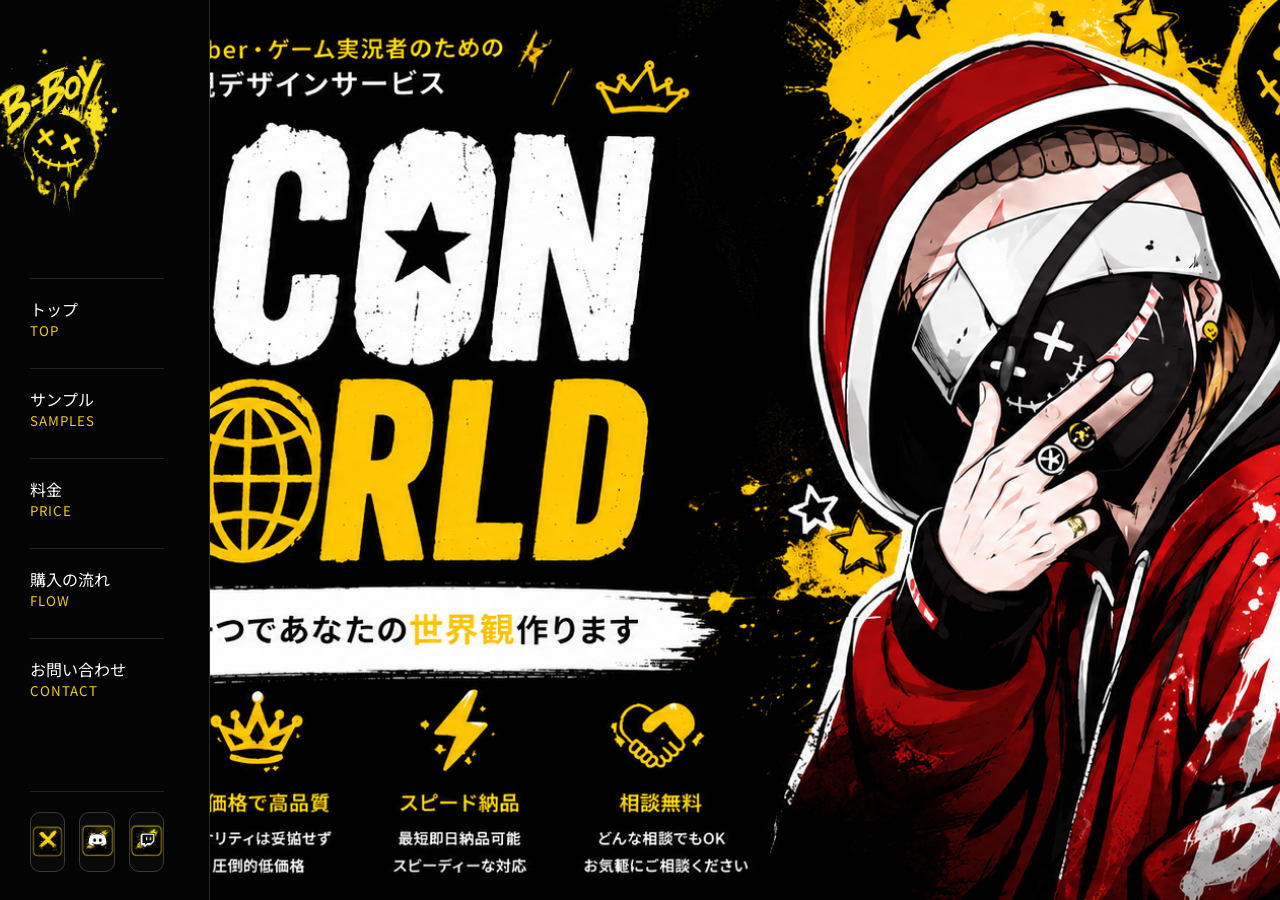
==== index.html @ 0a729d70 "Add flow page and adjust overlay X button position" ====
﻿<!doctype html>
<html lang="ja">
  <head>
    <meta charset="UTF-8" />
    <meta name="viewport" content="width=device-width, initial-scale=1.0" />
    <title>B-CONWORLD</title>
    <link rel="stylesheet" href="css/style.css" />
    <link rel="preconnect" href="https://fonts.googleapis.com" />
    <link rel="preconnect" href="https://fonts.gstatic.com" crossorigin />
    <link
      href="https://fonts.googleapis.com/css2?family=Bebas+Neue&family=Noto+Sans+JP:wght@400;700;900&display=swap"
      rel="stylesheet"
    />
  </head>
  <body>
    <div class="page">
      <aside class="sidebar">
        <img class="logo" src="image/logo2.png" alt="B-BOY" />
        <nav>
          <a href="index.html"><span>トップ</span><small>TOP</small></a>
          <a href="sample.html"><span>サンプル</span><small>SAMPLES</small></a>
          <a href="price.html"><span>料金</span><small>PRICE</small></a>
          <a href="flow.html"><span>購入の流れ</span><small>FLOW</small></a>
          <a href="#"><span>お問い合わせ</span><small>CONTACT</small></a>
        </nav>
        <div class="sns">
          <a
            class="sns-btn"
            href="https://twitter.com/bboy4848"
            aria-label="X"
            target="_blank"
            rel="noopener noreferrer"
          >
            <img src="image/X.png" alt="X" />
          </a>
          <a
            class="sns-btn sns-btn-discord"
            href="https://discord.gg/jaWFdwjt9"
            aria-label="Discord"
            target="_blank"
            rel="noopener noreferrer"
          >
            <img src="image/Discord.png" alt="Discord" />
          </a>
          <a
            class="sns-btn"
            href="https://t.co/PwKArs8fPF"
            aria-label="Twitch"
            target="_blank"
            rel="noopener noreferrer"
          >
            <img src="image/Twhich.png" alt="Twitch" />
          </a>
        </div>
      </aside>
    </div>
    <script src="javascript/script.js"></script>
  </body>
</html>
---- css/style.css ----
:root {
  --bg: #050505;
  --panel: #0d0d0d;
  --line: #2a2a2a;
  --yellow: #f0cb09;
  --white: #f8f8f8;
  --red: #b90a13;
}

* {
  box-sizing: border-box;
}

body {
  margin: 0;
  min-height: 100vh;
  background-color: #020202;
  background-image: url("../image/right.png");
  background-size: cover;
  background-position: center;
  background-repeat: no-repeat;
  background-attachment: fixed;
  color: var(--white);
  font-family: "Noto Sans JP", sans-serif;
  overflow-x: hidden;
}

body.simple-black {
  background-image: none;
  background-color: #000;
}

body.simple-black .page {
  width: 240px;
  min-height: 0;
}

.sample-main {
  margin-left: 240px;
  width: calc(100vw - 240px);
  min-height: 100vh;
  padding: 0;
}

.sample-hero {
  position: relative;
  width: 100%;
  background: #000;
  border-bottom: 2px solid #7d6700;
}

.sample-hero::after {
  content: "";
  position: absolute;
  left: 0;
  bottom: -2px;
  width: 100%;
  height: 4px;
  background:
    linear-gradient(
      90deg,
      rgba(240, 203, 9, 0) 0%,
      rgba(240, 203, 9, 0) 35%,
      rgba(255, 247, 176, 0.95) 48%,
      rgba(255, 213, 79, 1) 50%,
      rgba(255, 247, 176, 0.95) 52%,
      rgba(240, 203, 9, 0) 65%,
      rgba(240, 203, 9, 0) 100%
    );
  background-size: 260px 100%;
  animation: electric-flow 4.5s linear infinite;
  pointer-events: none;
}

@keyframes electric-flow {
  from {
    background-position: -260px 0;
  }
  to {
    background-position: calc(100% + 260px) 0;
  }
}

.sample-hero img {
  display: block;
  width: 100%;
  height: auto;
  object-fit: cover;
}

.sample-block {
  position: relative;
  width: 100%;
  background: #000;
  border-bottom: 2px solid #7d6700;
  padding: 18px 22px;
}

.sample-block img {
  display: block;
  width: 100%;
  height: auto;
}

.sample-link {
  position: relative;
  display: block;
  width: min(100%, 780px);
  margin: 0 auto;
  text-decoration: none;
  border: 2px solid rgba(240, 203, 9, 0.55);
  transition:
    transform 0.28s ease,
    filter 0.28s ease,
    border-color 0.28s ease,
    box-shadow 0.28s ease;
}

.sample-link:hover,
.sample-link:focus-visible {
  transform: translateY(-10px) scale(1.02);
  filter: brightness(1.16) saturate(1.35) contrast(1.08) hue-rotate(-8deg);
  border-color: #f0cb09;
  box-shadow: 0 0 0 3px rgba(240, 203, 9, 0.35), 0 18px 38px rgba(0, 0, 0, 0.55);
  outline: none;
}

.sample-link-badge {
  position: absolute;
  right: 14px;
  bottom: 14px;
  background: rgba(240, 203, 9, 0.95);
  color: #111;
  font-weight: 900;
  letter-spacing: 0.8px;
  font-size: 12px;
  line-height: 1;
  padding: 10px 12px;
  border-radius: 8px;
  box-shadow: 0 6px 18px rgba(0, 0, 0, 0.4);
  transition: transform 0.28s ease, background-color 0.28s ease, color 0.28s ease;
}

.sample-link-center {
  position: absolute;
  left: 50%;
  top: 50%;
  transform: translate(-50%, -50%);
  background: rgba(0, 0, 0, 0.62);
  color: #fff;
  font-weight: 900;
  letter-spacing: 1.2px;
  font-size: clamp(16px, 2vw, 28px);
  padding: 12px 20px;
  border: 2px solid rgba(240, 203, 9, 0.9);
  border-radius: 10px;
  text-shadow: 0 2px 8px rgba(0, 0, 0, 0.6);
  pointer-events: none;
}

.sample-link-no {
  position: absolute;
  left: 14px;
  top: 14px;
  padding: 6px 10px;
  border-radius: 8px;
  background: rgba(0, 0, 0, 0.72);
  border: 1px solid rgba(240, 203, 9, 0.9);
  color: #fff;
  font-weight: 900;
  letter-spacing: 0.8px;
  font-size: 13px;
  pointer-events: none;
}

.sample-link:hover .sample-link-badge,
.sample-link:focus-visible .sample-link-badge {
  transform: translateY(-3px) scale(1.06);
  background: #fff1a8;
  color: #000;
}

.sample-block::after {
  content: "";
  position: absolute;
  left: 0;
  bottom: -2px;
  width: 100%;
  height: 4px;
  background:
    linear-gradient(
      90deg,
      rgba(240, 203, 9, 0) 0%,
      rgba(240, 203, 9, 0) 35%,
      rgba(255, 247, 176, 0.95) 48%,
      rgba(255, 213, 79, 1) 50%,
      rgba(255, 247, 176, 0.95) 52%,
      rgba(240, 203, 9, 0) 65%,
      rgba(240, 203, 9, 0) 100%
    );
  background-size: 260px 100%;
  animation: electric-flow 4.5s linear infinite;
  pointer-events: none;
}

.product-list {
  padding: 28px 22px 40px;
  background: #000;
}

.product-card {
  margin: 0 0 26px;
}

.product-card:last-child {
  margin-bottom: 0;
}

.album-hero {
  padding: 24px 22px 10px;
  background: #000;
}

.album-hero img {
  display: block;
  width: min(100%, 520px);
  height: auto;
  margin: 0 auto;
  border-radius: 12px;
  border: 1px solid rgba(240, 203, 9, 0.35);
  box-shadow: 0 10px 28px rgba(0, 0, 0, 0.45);
}

.album-image-wrap {
  position: relative;
  width: min(100%, 520px);
  margin: 0 auto;
}

.album-image-wrap img {
  width: 100%;
  margin: 0;
}

.album-image-label {
  position: absolute;
  left: 16px;
  top: 16px;
  padding: 10px 16px;
  border-radius: 10px;
  background: rgba(0, 0, 0, 0.78);
  border: 2px solid rgba(240, 203, 9, 0.98);
  color: #fffbe0;
  font-weight: 900;
  font-size: clamp(16px, 1.4vw, 22px);
  letter-spacing: 1.1px;
  text-shadow: 0 2px 10px rgba(0, 0, 0, 0.85);
  box-shadow: 0 0 0 2px rgba(0, 0, 0, 0.35), 0 0 24px rgba(240, 203, 9, 0.35);
}

.product-card h3 {
  margin: 0 0 6px;
  color: var(--yellow);
  font-size: clamp(20px, 2vw, 30px);
  letter-spacing: 0.8px;
  line-height: 1.25;
}

.product-image-slot {
  width: 100%;
  min-height: 260px;
  border: 2px dashed rgba(240, 203, 9, 0.75);
  border-radius: 12px;
  display: grid;
  place-items: center;
  color: #d7d7d7;
  background: rgba(255, 255, 255, 0.02);
  font-weight: 700;
}

.product-image-slot img {
  display: block;
  width: min(100%, 520px);
  height: auto;
  margin: 0 auto;
  border-radius: 10px;
}

.product-set-note {
  width: min(100%, 520px);
  margin: 18px auto 0;
  padding: 14px 16px;
  border-radius: 10px;
  border: 1px solid rgba(240, 203, 9, 0.6);
  background: rgba(240, 203, 9, 0.08);
  color: #fff8c7;
  font-size: clamp(15px, 1.5vw, 20px);
  font-weight: 700;
  line-height: 1.5;
  text-align: center;
}

.price-main {
  background: #000;
  padding: 0;
}

.price-hero {
  width: 100%;
}

.price-hero img {
  display: block;
  width: 100%;
  height: auto;
}

.flow-main {
  background: #000;
  padding: 0;
}

.flow-hero {
  position: relative;
  width: 100%;
}

.flow-hero img {
  display: block;
  width: 100%;
  height: auto;
}

.flow-x-overlay {
  position: absolute;
  left: calc(11.5% + 192px);
  bottom: calc(12% - 113px);
  width: clamp(50px, 4.4vw, 72px);
  height: clamp(50px, 4.4vw, 72px);
  z-index: 2;
}

.back-to-sample-btn {
  display: block;
  width: min(100%, 520px);
  margin: 26px auto 8px;
  text-align: center;
  text-decoration: none;
  background: var(--yellow);
  color: #101010;
  font-weight: 900;
  font-size: clamp(20px, 2.2vw, 30px);
  letter-spacing: 1px;
  padding: 16px 20px;
  border-radius: 12px;
  border: 2px solid #ffe77a;
  box-shadow: 0 10px 26px rgba(0, 0, 0, 0.5);
  transition: transform 0.2s ease, filter 0.2s ease, box-shadow 0.2s ease;
}

.back-to-sample-btn:hover,
.back-to-sample-btn:focus-visible {
  transform: translateY(-3px) scale(1.01);
  filter: brightness(1.08);
  box-shadow: 0 14px 34px rgba(0, 0, 0, 0.58);
  outline: none;
}

.page {
  width: 240px;
  min-height: 100vh;
}

.sidebar {
  position: fixed;
  top: 0;
  left: 0;
  width: 240px;
  height: 100vh;
  background: #040404;
  border-right: 1px solid var(--line);
  padding: 28px 30px;
  display: flex;
  flex-direction: column;
  overflow-y: auto;
  overscroll-behavior: contain;
  scrollbar-gutter: stable;
  z-index: 1000;
}

.logo {
  display: block;
  width: 280%;
  max-width: none;
  height: auto;
  margin: 0 0 0 -175px;
}

.sidebar nav {
  display: grid;
  gap: 10px;
}

.sidebar nav a {
  display: flex;
  flex-direction: column;
  text-decoration: none;
  color: #fff;
  border-top: 1px solid #222;
  padding: 18px 0;
  position: relative;
  transition:
    color 0.22s ease,
    transform 0.22s ease,
    padding-left 0.22s ease,
    background-color 0.22s ease;
}

.sidebar small {
  color: var(--yellow);
  letter-spacing: 1px;
  transition: color 0.22s ease;
}

.sidebar nav a::before {
  content: "";
  position: absolute;
  left: -12px;
  top: 50%;
  width: 6px;
  height: 0;
  background: var(--yellow);
  transform: translateY(-50%);
  border-radius: 3px;
  transition: height 0.22s ease;
}

.sidebar nav a:hover,
.sidebar nav a:focus-visible {
  color: var(--yellow);
  background-color: rgba(240, 203, 9, 0.08);
  transform: translateX(6px);
  padding-left: 10px;
  outline: none;
}

.sidebar nav a:hover small,
.sidebar nav a:focus-visible small {
  color: #fff;
}

.sidebar nav a:hover::before,
.sidebar nav a:focus-visible::before {
  height: 65%;
}

.sns {
  margin-top: auto;
  border-top: 1px solid #222;
  padding-top: 20px;
  display: flex;
  gap: 14px;
}

.sns-btn {
  width: 60px;
  height: 60px;
  border: 1px solid #3a3a3a;
  border-radius: 10px;
  display: grid;
  place-items: center;
  background: rgba(255, 255, 255, 0.02);
  overflow: hidden;
  transition:
    transform 0.2s ease,
    background-color 0.2s ease,
    border-color 0.2s ease;
}

.sns-btn-discord {
  width: 60px;
  height: 60px;
}

.sns-btn img {
  width: 100%;
  height: 100%;
  object-fit: cover;
  display: block;
}

.sns-btn:hover,
.sns-btn:focus-visible {
  transform: translateY(-3px) scale(1.06);
  background: #111;
  border-color: var(--yellow);
  outline: none;
}

@media (max-width: 1400px) {
  .page {
    width: 210px;
  }

  .sidebar {
    width: 210px;
  }

  .sample-main {
    margin-left: 210px;
    width: calc(100vw - 210px);
  }
}

@media (max-width: 900px) {
  body {
    background-attachment: scroll;
  }

  .page {
    width: 100%;
    min-height: 0;
  }

  .sidebar {
    position: relative;
    width: 100%;
    height: auto;
    min-height: 0;
    padding: 16px;
    border-right: 0;
    border-bottom: 1px solid var(--line);
    overflow: visible;
    gap: 12px;
  }

  .logo {
    width: min(340px, 92vw);
    margin: 0 auto;
  }

  .sidebar nav {
    gap: 0;
  }

  .sidebar nav a {
    padding: 14px 0;
  }

  .sidebar nav a::before {
    left: -8px;
  }

  .sns {
    margin-top: 8px;
    justify-content: center;
    padding-top: 14px;
  }

  .sns-btn,
  .sns-btn-discord {
    width: 52px;
    height: 52px;
  }

  .sample-main {
    margin-left: 0;
    width: 100%;
    min-height: auto;
  }

  .sample-hero {
    border-top: 1px solid #7d6700;
  }
}
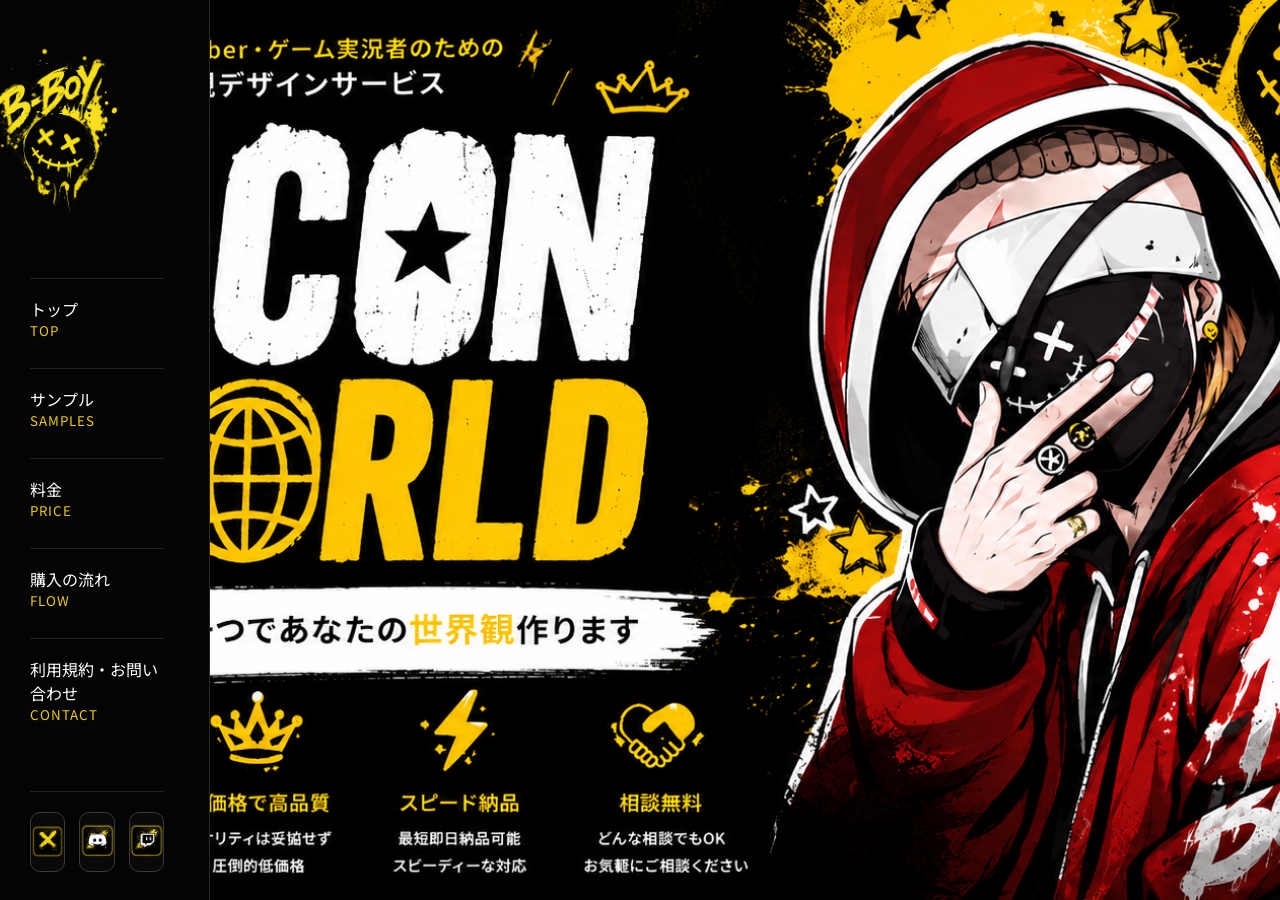
==== commit c9bb4096: "Add contact page and link contact nav across site" ====
--- a/index.html
+++ b/index.html
@@ -21,7 +21,7 @@
           <a href="sample.html"><span>サンプル</span><small>SAMPLES</small></a>
           <a href="price.html"><span>料金</span><small>PRICE</small></a>
           <a href="flow.html"><span>購入の流れ</span><small>FLOW</small></a>
-          <a href="#"><span>お問い合わせ</span><small>CONTACT</small></a>
+          <a href="contact.html"><span>利用規約・お問い合わせ</span><small>CONTACT</small></a>
         </nav>
         <div class="sns">
           <a
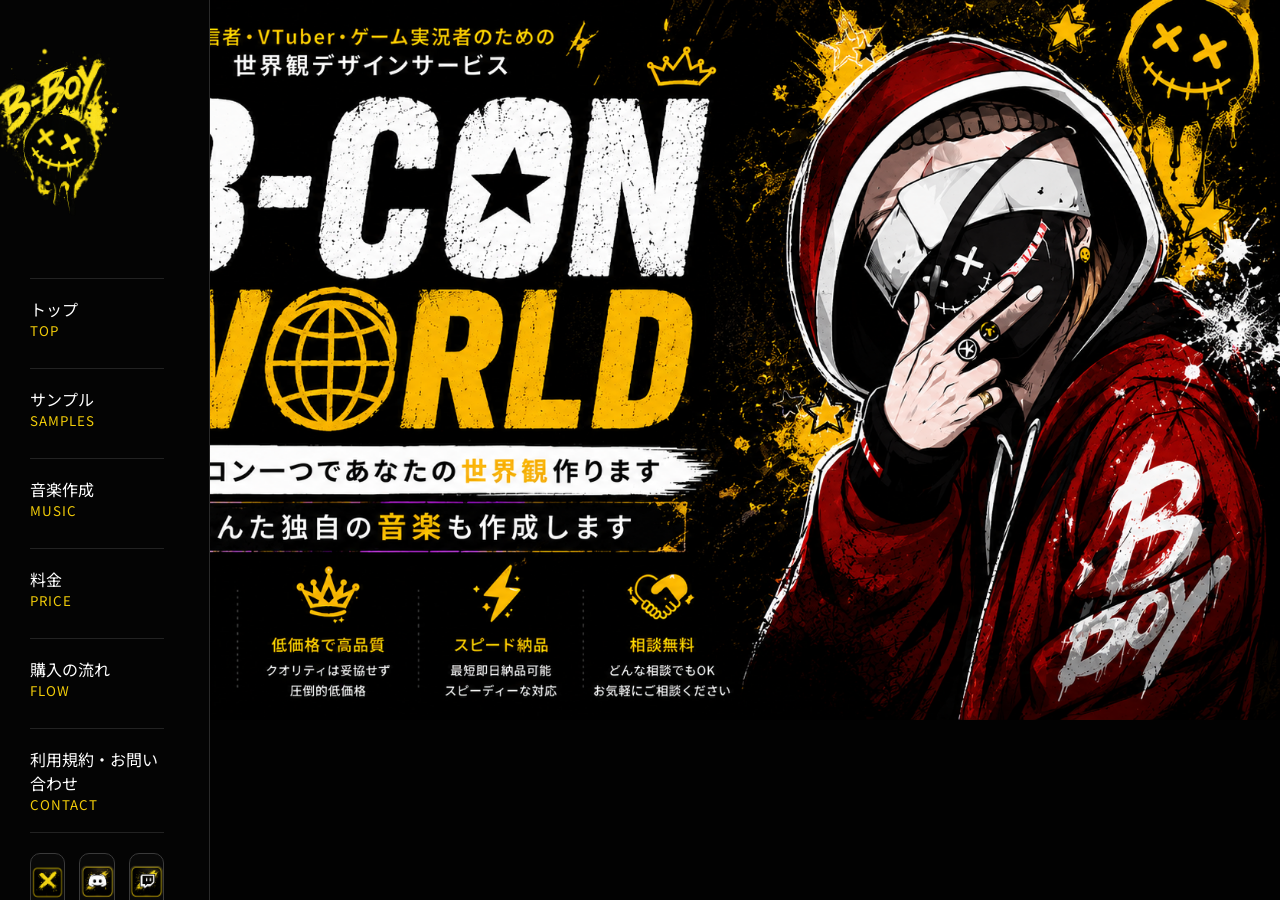
==== commit cc042977: "Add music nav item and create music page" ====
--- a/index.html
+++ b/index.html
@@ -12,13 +12,14 @@
       rel="stylesheet"
     />
   </head>
-  <body>
+  <body class="home-page">
     <div class="page">
       <aside class="sidebar">
         <img class="logo" src="image/logo2.png" alt="B-BOY" />
         <nav>
           <a href="index.html"><span>トップ</span><small>TOP</small></a>
           <a href="sample.html"><span>サンプル</span><small>SAMPLES</small></a>
+          <a href="music.html"><span>音楽作成</span><small>MUSIC</small></a>
           <a href="price.html"><span>料金</span><small>PRICE</small></a>
           <a href="flow.html"><span>購入の流れ</span><small>FLOW</small></a>
           <a href="contact.html"><span>利用規約・お問い合わせ</span><small>CONTACT</small></a>
--- a/css/style.css
+++ b/css/style.css
@@ -15,7 +15,7 @@
   margin: 0;
   min-height: 100vh;
   background-color: #020202;
-  background-image: url("../image/right.png");
+  background-image: url("../image/4b583400-e211-40f3-b395-474676bbd9c4.png");
   background-size: cover;
   background-position: center;
   background-repeat: no-repeat;
@@ -23,6 +23,11 @@
   color: var(--white);
   font-family: "Noto Sans JP", sans-serif;
   overflow-x: hidden;
+}
+
+body.home-page {
+  background-size: contain;
+  background-position: right top;
 }
 
 body.simple-black {
@@ -102,6 +107,11 @@
   height: auto;
 }
 
+.sample-thumb-no6 {
+  aspect-ratio: 16 / 9;
+  object-fit: cover;
+}
+
 .sample-link {
   position: relative;
   display: block;
@@ -242,6 +252,11 @@
   margin: 0;
 }
 
+.no6-original-icon {
+  aspect-ratio: 1 / 1;
+  object-fit: cover;
+}
+
 .album-image-label {
   position: absolute;
   left: 16px;
@@ -338,6 +353,109 @@
   width: clamp(50px, 4.4vw, 72px);
   height: clamp(50px, 4.4vw, 72px);
   z-index: 2;
+}
+
+.music-main {
+  background: #000;
+  min-height: 100vh;
+  padding: 0;
+}
+
+.music-top {
+  width: 100%;
+}
+
+.music-top img {
+  display: block;
+  width: 100%;
+  height: auto;
+}
+
+.music-hero {
+  width: min(92%, 980px);
+  margin: clamp(24px, 4vw, 44px) auto clamp(36px, 6vw, 72px);
+  border: 2px solid rgba(240, 203, 9, 0.7);
+  border-radius: 14px;
+  padding: clamp(28px, 5vw, 48px) clamp(20px, 4vw, 40px);
+  background: rgba(255, 255, 255, 0.02);
+  text-align: center;
+}
+
+.music-hero h1 {
+  margin: 0;
+  color: #f0cb09;
+  font-size: clamp(34px, 7vw, 64px);
+  letter-spacing: 0.08em;
+}
+
+.music-hero p {
+  margin: 14px 0 0;
+  color: #fff;
+  font-size: clamp(16px, 2.3vw, 24px);
+  font-weight: 700;
+}
+
+.contact-main {
+  background: #000;
+  padding: 0;
+}
+
+.contact-hero {
+  width: 100%;
+}
+
+.contact-hero img {
+  display: block;
+  width: 100%;
+  height: auto;
+}
+
+.contact-bottom-image {
+  width: min(92%, 1280px) !important;
+  margin: 0 auto;
+}
+
+.contact-link-button {
+  display: block;
+  width: min(92%, 1280px);
+  margin: 0 auto;
+  transition: transform 0.25s ease, filter 0.25s ease;
+}
+
+.contact-link-button img {
+  display: block;
+  width: 100%;
+  height: auto;
+  transition: transform 0.25s ease, filter 0.25s ease, box-shadow 0.25s ease;
+  transform-origin: center;
+}
+
+.contact-link-button:hover img,
+.contact-link-button:focus-visible img {
+  transform: scale(1.08) rotate(-1.2deg);
+  filter: brightness(1.22) saturate(1.45) contrast(1.12) hue-rotate(-8deg);
+  box-shadow: 0 0 0 4px rgba(255, 224, 77, 0.85), 0 18px 38px rgba(255, 204, 0, 0.45);
+}
+
+.contact-link-button-strong:hover img,
+.contact-link-button-strong:focus-visible img {
+  transform: scale(1.12) rotate(-2.2deg);
+  filter: brightness(1.35) saturate(1.85) contrast(1.2) hue-rotate(-16deg);
+  box-shadow: 0 0 0 6px rgba(255, 230, 100, 0.95), 0 26px 54px rgba(255, 187, 0, 0.65);
+}
+
+.contact-link-button:hover,
+.contact-link-button:focus-visible {
+  transform: translateY(-6px);
+}
+
+.contact-link-button-strong:hover,
+.contact-link-button-strong:focus-visible {
+  transform: translateY(-10px) skewX(-1.5deg);
+}
+
+.contact-link-button:focus-visible {
+  outline: none;
 }
 
 .back-to-sample-btn {
@@ -517,6 +635,11 @@
     background-attachment: scroll;
   }
 
+  body:not(.simple-black) {
+    background-size: contain;
+    background-position: top center;
+  }
+
   .page {
     width: 100%;
     min-height: 0;
@@ -540,15 +663,30 @@
   }
 
   .sidebar nav {
+    display: flex;
+    flex-wrap: wrap;
+    justify-content: center;
     gap: 0;
   }
 
   .sidebar nav a {
-    padding: 14px 0;
+    flex: 1 1 45%;
+    min-width: 140px;
+    align-items: center;
+    text-align: center;
+    padding: 12px 8px;
+    border-top: 0;
+    border-bottom: 1px solid #222;
   }
 
   .sidebar nav a::before {
-    left: -8px;
+    display: none;
+  }
+
+  .sidebar nav a:hover,
+  .sidebar nav a:focus-visible {
+    transform: translateY(-2px);
+    padding-left: 8px;
   }
 
   .sns {
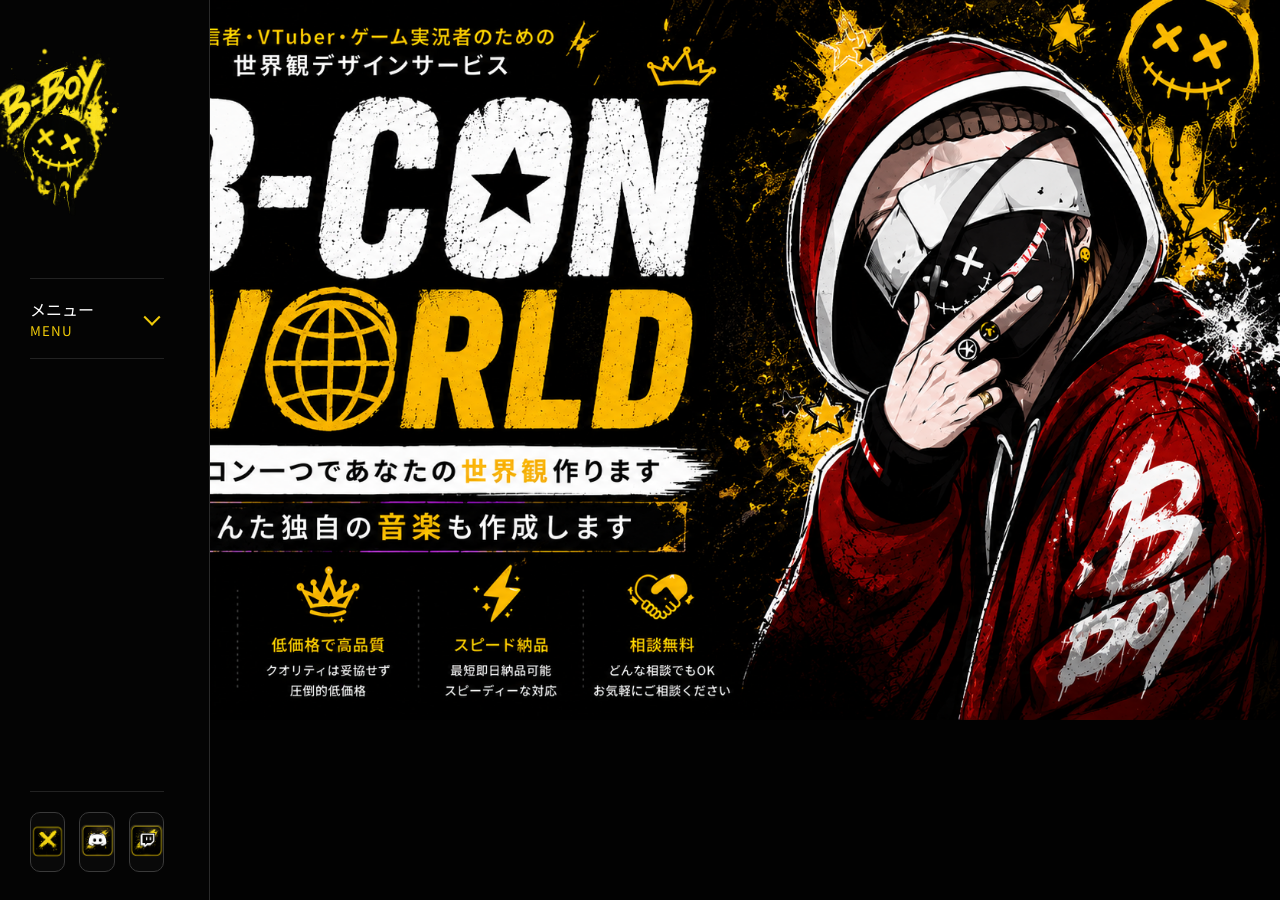
==== commit c9208e02: "Make sidebar navigation responsive dropdown" ====
--- a/index.html
+++ b/index.html
@@ -16,14 +16,17 @@
     <div class="page">
       <aside class="sidebar">
         <img class="logo" src="image/logo2.png" alt="B-BOY" />
-        <nav>
-          <a href="index.html"><span>トップ</span><small>TOP</small></a>
-          <a href="sample.html"><span>サンプル</span><small>SAMPLES</small></a>
-          <a href="music.html"><span>音楽作成</span><small>MUSIC</small></a>
-          <a href="price.html"><span>料金</span><small>PRICE</small></a>
-          <a href="flow.html"><span>購入の流れ</span><small>FLOW</small></a>
-          <a href="contact.html"><span>利用規約・お問い合わせ</span><small>CONTACT</small></a>
-        </nav>
+        <details class="nav-dropdown">
+          <summary><span>メニュー</span><small>MENU</small></summary>
+          <nav aria-label="メインメニュー">
+            <a href="index.html"><span>トップ</span><small>TOP</small></a>
+            <a href="sample.html"><span>サンプル</span><small>SAMPLES</small></a>
+            <a href="music.html"><span>音楽作成</span><small>MUSIC</small></a>
+            <a href="price.html"><span>料金</span><small>PRICE</small></a>
+            <a href="flow.html"><span>購入の流れ</span><small>FLOW</small></a>
+            <a href="contact.html"><span>利用規約・お問い合わせ</span><small>CONTACT</small></a>
+          </nav>
+        </details>
         <div class="sns">
           <a
             class="sns-btn"
--- a/css/style.css
+++ b/css/style.css
@@ -330,6 +330,21 @@
   height: auto;
 }
 
+.price-main .price-hero + .price-hero {
+  margin-top: 50px;
+  position: relative;
+}
+
+.price-main .price-hero + .price-hero::before {
+  content: "";
+  position: absolute;
+  left: 0;
+  right: 0;
+  top: -25px;
+  height: 3px;
+  background: linear-gradient(90deg, #7d6700 0%, #f0cb09 50%, #7d6700 100%);
+}
+
 .flow-main {
   background: #000;
   padding: 0;
@@ -371,28 +386,154 @@
   height: auto;
 }
 
-.music-hero {
+.music-samples {
   width: min(92%, 980px);
   margin: clamp(24px, 4vw, 44px) auto clamp(36px, 6vw, 72px);
-  border: 2px solid rgba(240, 203, 9, 0.7);
+  display: grid;
+  gap: clamp(18px, 3vw, 28px);
+}
+
+.music-samples-heading {
+  margin: 0;
+  text-align: center;
+  color: #f0cb09;
+  font-size: clamp(30px, 5vw, 54px);
+  letter-spacing: 0.08em;
+  text-shadow: 0 8px 24px rgba(0, 0, 0, 0.6);
+}
+
+.music-sample-card {
+  position: relative;
+  width: min(100%, 860px);
+  margin: 0 auto;
+  border: 2px solid rgba(240, 203, 9, 0.72);
+  border-bottom: 2px solid #7d6700;
   border-radius: 14px;
-  padding: clamp(28px, 5vw, 48px) clamp(20px, 4vw, 40px);
-  background: rgba(255, 255, 255, 0.02);
-  text-align: center;
-}
-
-.music-hero h1 {
+  padding: clamp(18px, 3vw, 24px);
+  background: rgba(255, 255, 255, 0.03);
+  overflow: hidden;
+}
+
+.music-sample-card::after {
+  content: "";
+  position: absolute;
+  left: 0;
+  bottom: 0;
+  width: 100%;
+  height: 4px;
+  background:
+    linear-gradient(
+      90deg,
+      rgba(240, 203, 9, 0) 0%,
+      rgba(240, 203, 9, 0) 35%,
+      rgba(255, 247, 176, 0.95) 48%,
+      rgba(255, 213, 79, 1) 50%,
+      rgba(255, 247, 176, 0.95) 52%,
+      rgba(240, 203, 9, 0) 65%,
+      rgba(240, 203, 9, 0) 100%
+    );
+  background-size: 260px 100%;
+  animation: electric-flow 4.5s linear infinite;
+  pointer-events: none;
+}
+
+.music-card-title {
   margin: 0;
   color: #f0cb09;
-  font-size: clamp(34px, 7vw, 64px);
-  letter-spacing: 0.08em;
-}
-
-.music-hero p {
-  margin: 14px 0 0;
+  font-size: clamp(24px, 4vw, 38px);
+  letter-spacing: 0.05em;
+}
+
+.music-card-video {
+  position: relative;
+  margin-top: 14px;
+  border: 2px solid rgba(255, 255, 255, 0.18);
+  border-radius: 12px;
+  overflow: hidden;
+  background: #0c0c0c;
+}
+
+.music-card-video img {
+  display: block;
+  width: 100%;
+  height: auto;
+}
+
+.music-card-video video {
+  display: block;
+  width: 100%;
+  height: auto;
+}
+
+.music-card-video iframe {
+  display: block;
+  width: 100%;
+  aspect-ratio: 16 / 9;
+  border: 0;
+}
+
+.music-video-center-play {
+  position: absolute;
+  left: 50%;
+  top: 50%;
+  transform: translate(-50%, -50%);
+  width: clamp(64px, 9vw, 92px);
+  height: clamp(64px, 9vw, 92px);
+  border: 0;
+  border-radius: 999px;
+  background: rgba(0, 0, 0, 0.62);
+  box-shadow: 0 10px 24px rgba(0, 0, 0, 0.45);
+  display: grid;
+  place-items: center;
+  cursor: pointer;
+  transition: transform 0.2s ease, background-color 0.2s ease, opacity 0.2s ease;
+}
+
+.music-video-center-play:hover,
+.music-video-center-play:focus-visible {
+  background: rgba(240, 203, 9, 0.92);
+  transform: translate(-50%, -50%) scale(1.06);
+  outline: none;
+}
+
+.music-video-center-play-icon {
+  display: block;
+  width: 0;
+  height: 0;
+  margin-left: 4px;
+  border-top: clamp(10px, 1.5vw, 14px) solid transparent;
+  border-bottom: clamp(10px, 1.5vw, 14px) solid transparent;
+  border-left: clamp(18px, 2.6vw, 24px) solid #fff;
+}
+
+.music-card-video.is-playing .music-video-center-play {
+  opacity: 0;
+  pointer-events: none;
+}
+
+.music-card-comment {
+  margin: 12px 0 0;
   color: #fff;
-  font-size: clamp(16px, 2.3vw, 24px);
+  font-size: clamp(15px, 2.2vw, 20px);
   font-weight: 700;
+  line-height: 1.5;
+}
+
+.music-card-price {
+  color: #f0cb09;
+}
+
+.music-bottom-visual {
+  width: calc(100vw - 20px);
+  height: calc(100vh - 20px);
+  margin: 10px auto;
+  margin-left: calc(50% - 50vw + 10px);
+  background-color: #000;
+  background-image: url("../image/005b930d-8c32-4173-8bfd-f5104d19631a.png");
+  background-repeat: no-repeat;
+  background-position: center;
+  background-size: contain;
+  border-radius: 12px;
 }
 
 .contact-main {
@@ -519,6 +660,67 @@
   gap: 10px;
 }
 
+.nav-dropdown {
+  width: 100%;
+}
+
+.nav-dropdown summary {
+  position: relative;
+  display: flex;
+  flex-direction: column;
+  color: #fff;
+  border-top: 1px solid #222;
+  border-bottom: 1px solid #222;
+  padding: 18px 32px 18px 0;
+  cursor: pointer;
+  transition:
+    color 0.22s ease,
+    background-color 0.22s ease,
+    padding-left 0.22s ease;
+}
+
+.nav-dropdown summary::-webkit-details-marker {
+  display: none;
+}
+
+.nav-dropdown summary:hover,
+.nav-dropdown summary:focus-visible {
+  color: var(--yellow);
+  background-color: rgba(240, 203, 9, 0.08);
+  outline: none;
+}
+
+.nav-dropdown summary::after {
+  content: "";
+  position: absolute;
+  right: 6px;
+  top: 50%;
+  width: 10px;
+  height: 10px;
+  border-right: 2px solid var(--yellow);
+  border-bottom: 2px solid var(--yellow);
+  transform: translateY(-65%) rotate(45deg);
+  transition: transform 0.22s ease;
+}
+
+.nav-dropdown[open] summary {
+  color: var(--yellow);
+  background-color: rgba(240, 203, 9, 0.08);
+  padding-left: 10px;
+}
+
+.nav-dropdown[open] summary::after {
+  transform: translateY(-35%) rotate(225deg);
+}
+
+.nav-dropdown[open] nav {
+  margin-top: 10px;
+}
+
+.nav-dropdown:not([open]) nav {
+  display: none;
+}
+
 .sidebar nav a {
   display: flex;
   flex-direction: column;
@@ -662,21 +864,76 @@
     margin: 0 auto;
   }
 
+  .nav-dropdown {
+    display: flex;
+    flex-direction: column;
+    align-items: center;
+  }
+
+  .nav-dropdown summary {
+    width: 58px;
+    height: 48px;
+    border: 1px solid rgba(240, 203, 9, 0.72);
+    border-radius: 8px;
+    padding: 0;
+    background:
+      linear-gradient(var(--yellow), var(--yellow)) center calc(50% - 8px) / 28px 2px no-repeat,
+      linear-gradient(var(--yellow), var(--yellow)) center / 28px 2px no-repeat,
+      linear-gradient(var(--yellow), var(--yellow)) center calc(50% + 8px) / 28px 2px no-repeat,
+      rgba(255, 255, 255, 0.03);
+  }
+
+  .nav-dropdown summary span,
+  .nav-dropdown summary small {
+    position: absolute;
+    width: 1px;
+    height: 1px;
+    overflow: hidden;
+    clip: rect(0 0 0 0);
+    white-space: nowrap;
+  }
+
+  .nav-dropdown summary::after {
+    display: none;
+  }
+
+  .nav-dropdown summary:hover,
+  .nav-dropdown summary:focus-visible {
+    border-color: var(--yellow);
+    box-shadow: 0 0 0 3px rgba(240, 203, 9, 0.18);
+  }
+
+  .nav-dropdown[open] summary {
+    padding-left: 0;
+    background:
+      linear-gradient(var(--yellow), var(--yellow)) center / 28px 2px no-repeat,
+      linear-gradient(var(--yellow), var(--yellow)) center calc(50% - 8px) / 28px 2px no-repeat,
+      linear-gradient(var(--yellow), var(--yellow)) center calc(50% + 8px) / 28px 2px no-repeat,
+      rgba(240, 203, 9, 0.12);
+  }
+
+  .nav-dropdown[open] nav {
+    margin-top: 12px;
+  }
+
   .sidebar nav {
     display: flex;
     flex-wrap: wrap;
     justify-content: center;
-    gap: 0;
+    gap: 8px;
+    width: 100%;
+    max-width: 680px;
   }
 
   .sidebar nav a {
-    flex: 1 1 45%;
-    min-width: 140px;
+    flex: 0 1 auto;
+    min-width: 116px;
     align-items: center;
     text-align: center;
-    padding: 12px 8px;
-    border-top: 0;
-    border-bottom: 1px solid #222;
+    padding: 10px 12px;
+    border: 1px solid #222;
+    border-radius: 8px;
+    background: rgba(255, 255, 255, 0.03);
   }
 
   .sidebar nav a::before {
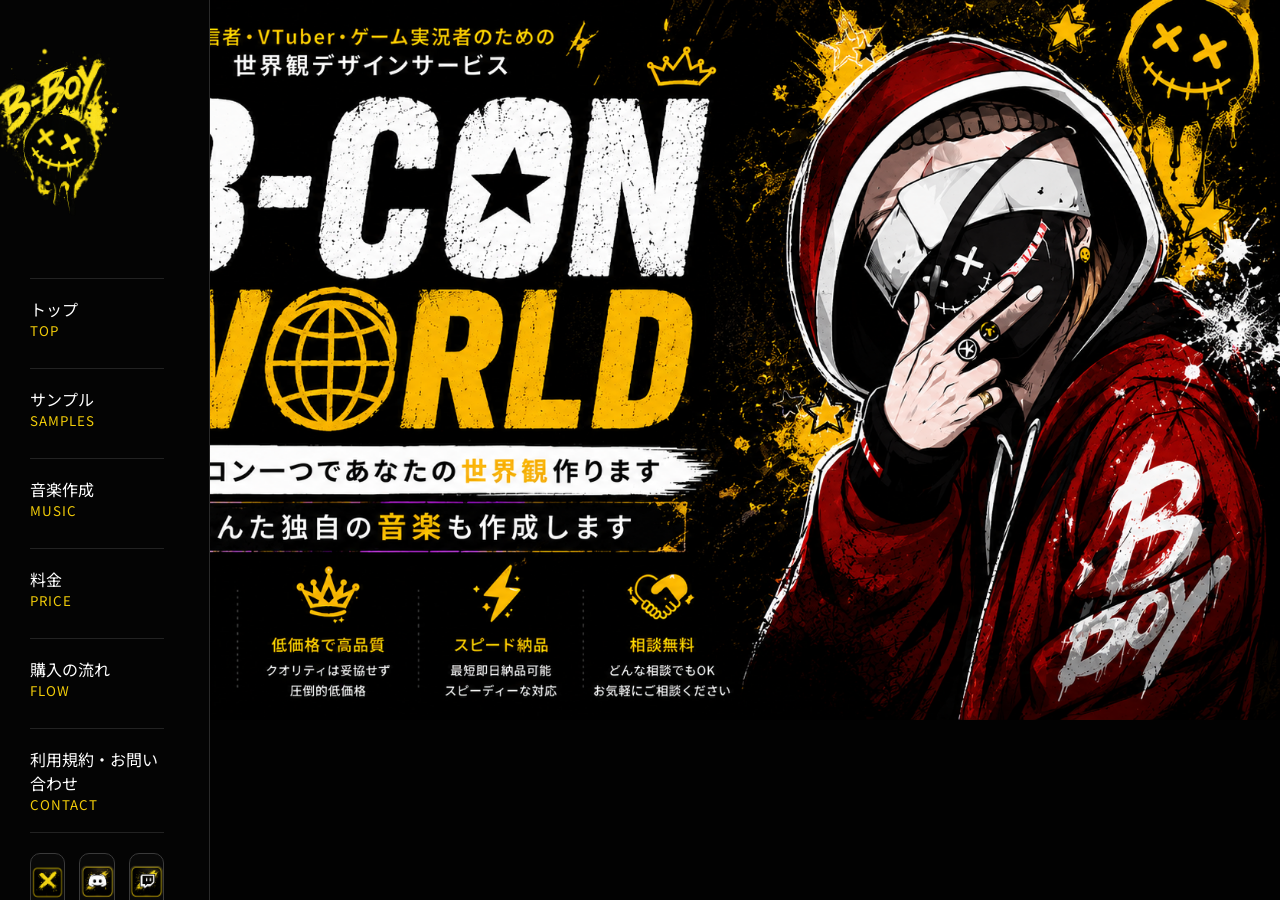
==== commit 3d6394c5: "Keep sidebar nav expanded on desktop" ====
--- a/index.html
+++ b/index.html
@@ -16,7 +16,7 @@
     <div class="page">
       <aside class="sidebar">
         <img class="logo" src="image/logo2.png" alt="B-BOY" />
-        <details class="nav-dropdown">
+        <details class="nav-dropdown" open>
           <summary><span>メニュー</span><small>MENU</small></summary>
           <nav aria-label="メインメニュー">
             <a href="index.html"><span>トップ</span><small>TOP</small></a>
--- a/css/style.css
+++ b/css/style.css
@@ -107,7 +107,8 @@
   height: auto;
 }
 
-.sample-thumb-no6 {
+.sample-thumb-no6,
+.sample-thumb-no7 {
   aspect-ratio: 16 / 9;
   object-fit: cover;
 }
@@ -666,7 +667,7 @@
 
 .nav-dropdown summary {
   position: relative;
-  display: flex;
+  display: none;
   flex-direction: column;
   color: #fff;
   border-top: 1px solid #222;
@@ -714,7 +715,7 @@
 }
 
 .nav-dropdown[open] nav {
-  margin-top: 10px;
+  margin-top: 0;
 }
 
 .nav-dropdown:not([open]) nav {
@@ -871,6 +872,7 @@
   }
 
   .nav-dropdown summary {
+    display: block;
     width: 58px;
     height: 48px;
     border: 1px solid rgba(240, 203, 9, 0.72);
@@ -916,6 +918,10 @@
     margin-top: 12px;
   }
 
+  .nav-dropdown:not([open]) nav {
+    display: none;
+  }
+
   .sidebar nav {
     display: flex;
     flex-wrap: wrap;
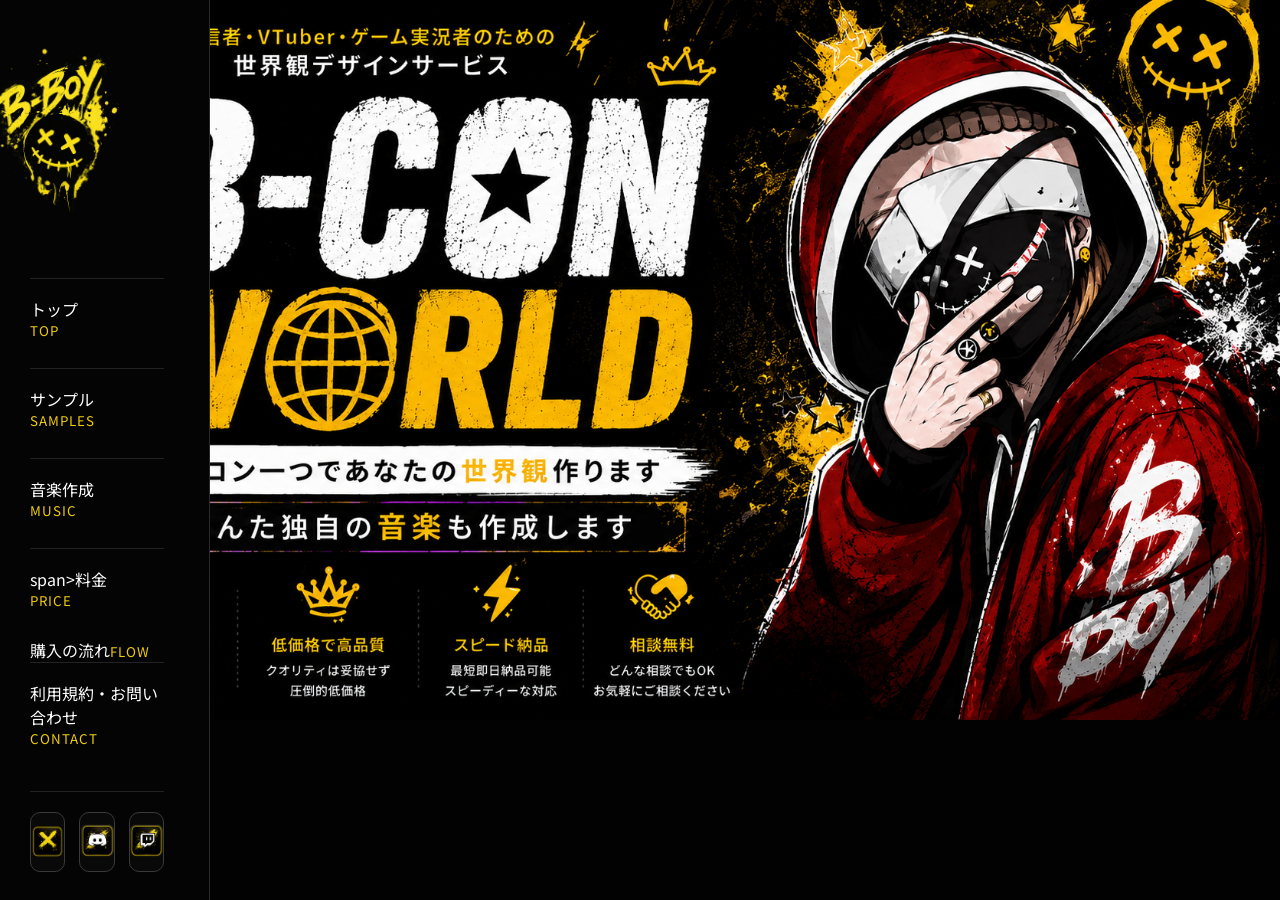
==== commit 66c171ad: "Update index.html" ====
--- a/index.html
+++ b/index.html
@@ -10,7 +10,15 @@
     <link
       href="https://fonts.googleapis.com/css2?family=Bebas+Neue&family=Noto+Sans+JP:wght@400;700;900&display=swap"
       rel="stylesheet"
-    />
+    /><!-- Google tag (gtag.js) -->
+<script async src="https://www.googletagmanager.com/gtag/js?id=G-L55R8N0YSX"></script>
+<script>
+  window.dataLayer = window.dataLayer || [];
+  function gtag(){dataLayer.push(arguments);}
+  gtag('js', new Date());
+
+  gtag('config', 'G-L55R8N0YSX');
+</script>
   </head>
   <body class="home-page">
     <div class="page">
@@ -19,12 +27,29 @@
         <details class="nav-dropdown" open>
           <summary><span>メニュー</span><small>MENU</small></summary>
           <nav aria-label="メインメニュー">
-            <a href="index.html"><span>トップ</span><small>TOP</small></a>
-            <a href="sample.html"><span>サンプル</span><small>SAMPLES</small></a>
-            <a href="music.html"><span>音楽作成</span><small>MUSIC</small></a>
-            <a href="price.html"><span>料金</span><small>PRICE</small></a>
-            <a href="flow.html"><span>購入の流れ</span><small>FLOW</small></a>
-            <a href="contact.html"><span>利用規約・お問い合わせ</span><small>CONTACT</small></a>
+           <a href="index.html"
+             data-event="menu_top"> 
+             <span>トップ</span><small>TOP</small>
+           </a>
+            <a href="sample.html"
+              data-event="menu_sample">
+              <span>サンプル</span><small>SAMPLES</small>
+            </a>
+            <a href="music.html" 
+              data-event="menu_music">
+              <span>音楽作成</span><small>MUSIC</small>
+            </a>
+            <a href="price.html"
+              data-event="menu_price">
+              span>料金</span><small>PRICE</small></a>
+            <a　href="flow.html"
+              data-event="menu_flow">
+              <span>購入の流れ</span><small>FLOW</small>
+            </a>
+            <a href="contact.html" 
+              data-event="menu_contact">
+              <span>利用規約・お問い合わせ</span><small>CONTACT</small>
+            </a>
           </nav>
         </details>
         <div class="sns">
@@ -34,6 +59,7 @@
             aria-label="X"
             target="_blank"
             rel="noopener noreferrer"
+               data-event="x_click"
           >
             <img src="image/X.png" alt="X" />
           </a>
@@ -43,6 +69,7 @@
             aria-label="Discord"
             target="_blank"
             rel="noopener noreferrer"
+             data-event="discord_click"
           >
             <img src="image/Discord.png" alt="Discord" />
           </a>
@@ -52,6 +79,7 @@
             aria-label="Twitch"
             target="_blank"
             rel="noopener noreferrer"
+            data-event="twitch_click"
           >
             <img src="image/Twhich.png" alt="Twitch" />
           </a>
@@ -59,5 +87,19 @@
       </aside>
     </div>
     <script src="javascript/script.js"></script>
+    <script>
+  document.querySelectorAll('[data-event]').forEach(function (link) {
+    link.addEventListener('click', function () {
+      const eventName = link.dataset.event;
+
+      if (typeof gtag === 'function') {
+        gtag('event', eventName, {
+  link_url: link.href,
+  link_text: link.textContent.trim()
+});
+      }
+    });
+  });
+</script>
   </body>
 </html>
